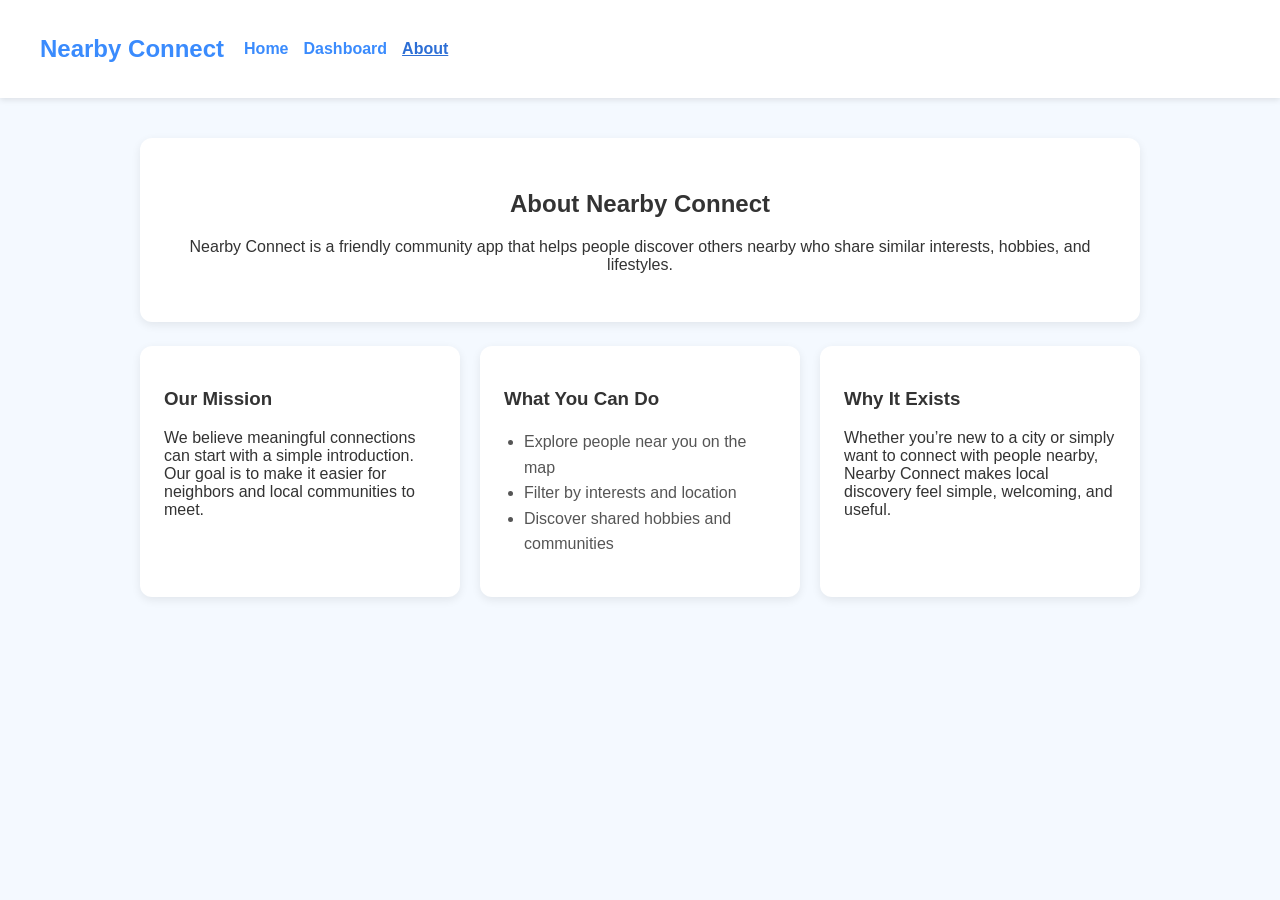
==== frontend/about.html @ bd755aa7 "Adding an about page" ====
<!doctype html>
<html>
  <head>
    <meta charset="UTF-8" />
    <meta name="viewport" content="width=device-width, initial-scale=1.0" />
    <title>About Nearby Connect</title>
    <link rel="stylesheet" href="style.css" />
  </head>
  <body>
    <header>
      <div class="header-left">
        <h2>Nearby Connect</h2>
        <nav class="top-nav">
          <a href="index.html" class="nav-link">Home</a>
          <a href="dashboard.html" class="nav-link">Dashboard</a>
          <a href="about.html" class="nav-link active">About</a>
        </nav>
      </div>
    </header>

    <main class="about-page">
      <section class="about-hero">
        <h1>About Nearby Connect</h1>
        <p>
          Nearby Connect is a friendly community app that helps people discover
          others nearby who share similar interests, hobbies, and lifestyles.
        </p>
      </section>

      <section class="about-grid">
        <article class="about-card">
          <h3>Our Mission</h3>
          <p>
            We believe meaningful connections can start with a simple
            introduction. Our goal is to make it easier for neighbors and local
            communities to meet.
          </p>
        </article>

        <article class="about-card">
          <h3>What You Can Do</h3>
          <ul class="about-list">
            <li>Explore people near you on the map</li>
            <li>Filter by interests and location</li>
            <li>Discover shared hobbies and communities</li>
          </ul>
        </article>

        <article class="about-card">
          <h3>Why It Exists</h3>
          <p>
            Whether you’re new to a city or simply want to connect with people
            nearby, Nearby Connect makes local discovery feel simple, welcoming,
            and useful.
          </p>
        </article>
      </section>
    </main>
  </body>
</html>
---- frontend/style.css ----
body{
font-family: Arial;
margin:0;
background:#f4f9ff;
color:#333;
}

/* HEADER */

header{
display:flex;
justify-content:space-between;
align-items:center;
padding:15px 40px;
background:white;
box-shadow:0px 2px 6px rgba(0,0,0,0.1);
}

header h2{
color:#3a8bfd;
}

.header-left {
display:flex;
align-items:center;
gap:20px;
}

.top-nav {
display:flex;
gap:15px;
align-items:center;
}

.nav-link {
color:#3a8bfd;
text-decoration:none;
font-weight:600;
}

.nav-link.active {
color:#2c6ed5;
text-decoration:underline;
}

button{
background:#3a8bfd;
border:none;
color:white;
padding:10px 18px;
border-radius:6px;
cursor:pointer;
}

button:hover{
background:#2c6ed5;
}

/* LOGIN */

.container{
display:flex;
height:100vh;
justify-content:center;
align-items:center;
}

.card{
background:white;
padding:40px;
width:350px;
border-radius:10px;
box-shadow:0 5px 15px rgba(0,0,0,0.1);
text-align:center;
}

.subtitle{
color:#777;
margin-bottom:20px;
}

.card input, .card select{
width:100%;
padding:10px;
margin:8px 0;
border-radius:6px;
border:1px solid #ddd;
}

/* DASHBOARD */

.dashboard{
display:flex;
padding:20px;
gap:20px;
}

.map-container{
flex:2;
background:white;
padding:20px;
border-radius:10px;
box-shadow:0 3px 10px rgba(0,0,0,0.1);
}

#map{
height:500px;
border-radius:10px;
}

.users-container{
flex:1;
background:white;
padding:20px;
border-radius:10px;
box-shadow:0 3px 10px rgba(0,0,0,0.1);
}

.user-card{
border-bottom:1px solid #eee;
padding:12px;
cursor:pointer;
}

.user-card:hover{
background:#f0f7ff;
}

/* MODAL */

.modal{
display:none;
position:fixed;
top:0;
left:0;
width:100%;
height:100%;
background:rgba(0,0,0,0.4);
z-index:99999;
}

.modal-content{
background:white;
margin:10% auto;
padding:30px;
width:300px;
border-radius:10px;
position:relative;
z-index:100000;
}

.close{
float:right;
cursor:pointer;
font-size:20px;
}

.user-card{
display:flex;
gap:15px;
padding:12px;
border-bottom:1px solid #eee;
align-items:center;
}

.about-page {
padding:40px 20px;
max-width:1000px;
margin:0 auto;
}

.about-hero {
background:white;
padding:32px;
border-radius:12px;
box-shadow:0 3px 10px rgba(0,0,0,0.08);
margin-bottom:24px;
text-align:center;
}

.about-grid {
display:grid;
grid-template-columns:repeat(auto-fit, minmax(240px, 1fr));
gap:20px;
}

.about-card {
background:white;
padding:24px;
border-radius:12px;
box-shadow:0 3px 10px rgba(0,0,0,0.08);
}

.about-list {
padding-left:20px;
color:#555;
line-height:1.6;
}

.avatar{
width:60px;
height:60px;
border-radius:50%;
object-fit:cover;
}

.user-info p{
margin:3px 0;
font-size:14px;
color:#666;
}
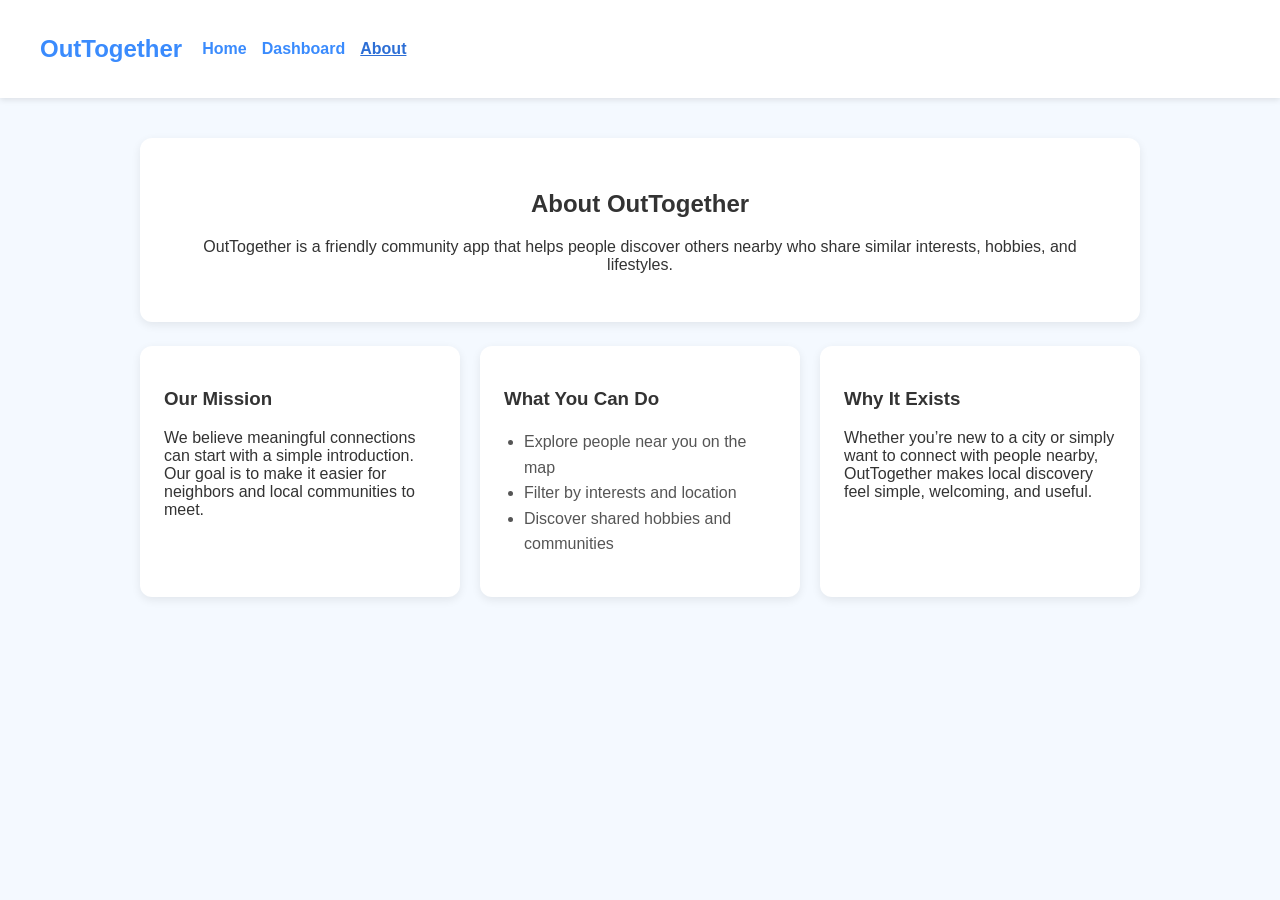
==== commit 62dfdd40: "Changing the name" ====
--- a/frontend/about.html
+++ b/frontend/about.html
@@ -3,13 +3,13 @@
   <head>
     <meta charset="UTF-8" />
     <meta name="viewport" content="width=device-width, initial-scale=1.0" />
-    <title>About Nearby Connect</title>
+    <title>About OutTogether</title>
     <link rel="stylesheet" href="style.css" />
   </head>
   <body>
     <header>
       <div class="header-left">
-        <h2>Nearby Connect</h2>
+        <h2>OutTogether</h2>
         <nav class="top-nav">
           <a href="index.html" class="nav-link">Home</a>
           <a href="dashboard.html" class="nav-link">Dashboard</a>
@@ -20,9 +20,9 @@
 
     <main class="about-page">
       <section class="about-hero">
-        <h1>About Nearby Connect</h1>
+        <h1>About OutTogether</h1>
         <p>
-          Nearby Connect is a friendly community app that helps people discover
+          OutTogether is a friendly community app that helps people discover
           others nearby who share similar interests, hobbies, and lifestyles.
         </p>
       </section>
@@ -50,7 +50,7 @@
           <h3>Why It Exists</h3>
           <p>
             Whether you’re new to a city or simply want to connect with people
-            nearby, Nearby Connect makes local discovery feel simple, welcoming,
+            nearby, OutTogether makes local discovery feel simple, welcoming,
             and useful.
           </p>
         </article>
--- a/frontend/style.css
+++ b/frontend/style.css
@@ -155,6 +155,41 @@
 font-size:20px;
 }
 
+.message-box{
+margin-top:16px;
+display:block;
+}
+
+.message-label{
+display:block;
+margin-bottom:8px;
+font-weight:bold;
+color:#333;
+width:100%;
+}
+
+.message-box textarea{
+display:block;
+width:100%;
+padding:10px;
+border:1px solid #ddd;
+border-radius:6px;
+resize:vertical;
+box-sizing:border-box;
+margin-bottom:8px;
+}
+
+.message-box button{
+display:block;
+margin-top:4px;
+}
+
+.message-status{
+display:block;
+margin-top:8px;
+color:#2c6ed5;
+font-size:14px;
+}
 .user-card{
 display:flex;
 gap:15px;
